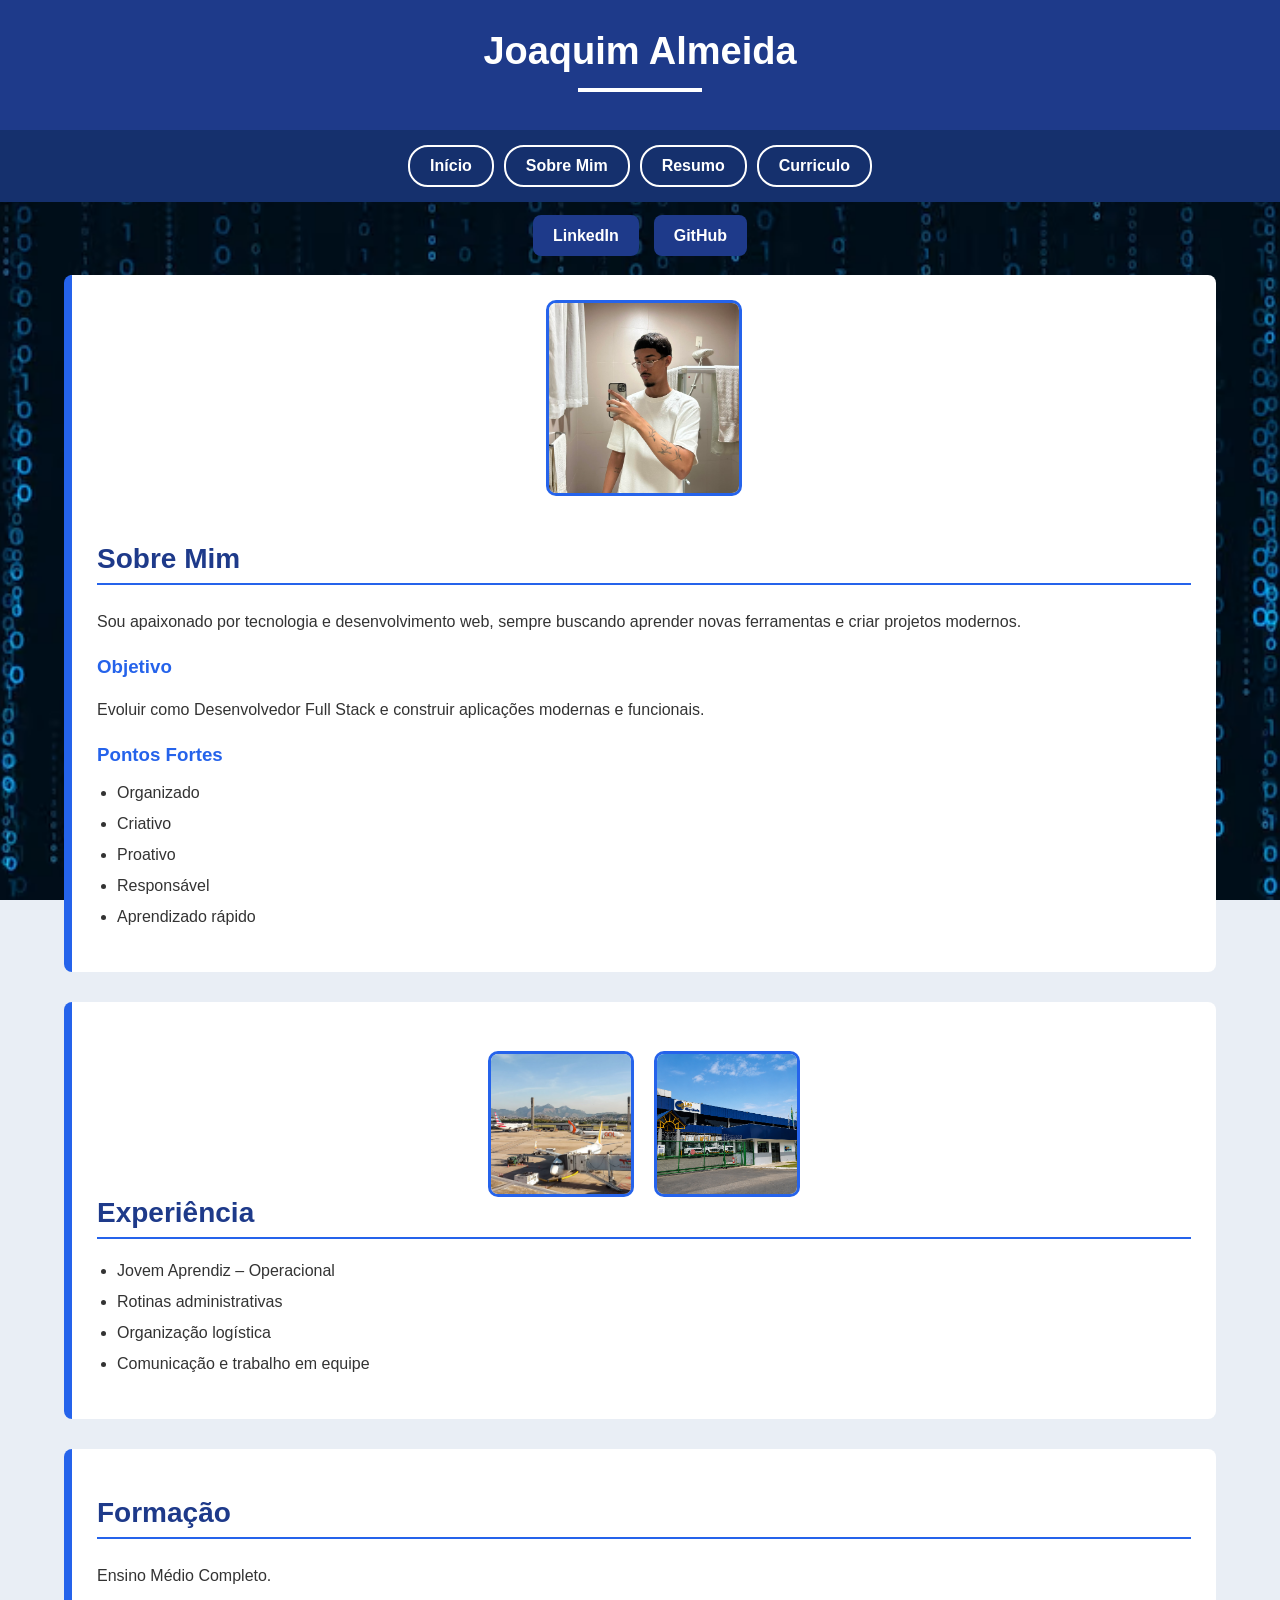
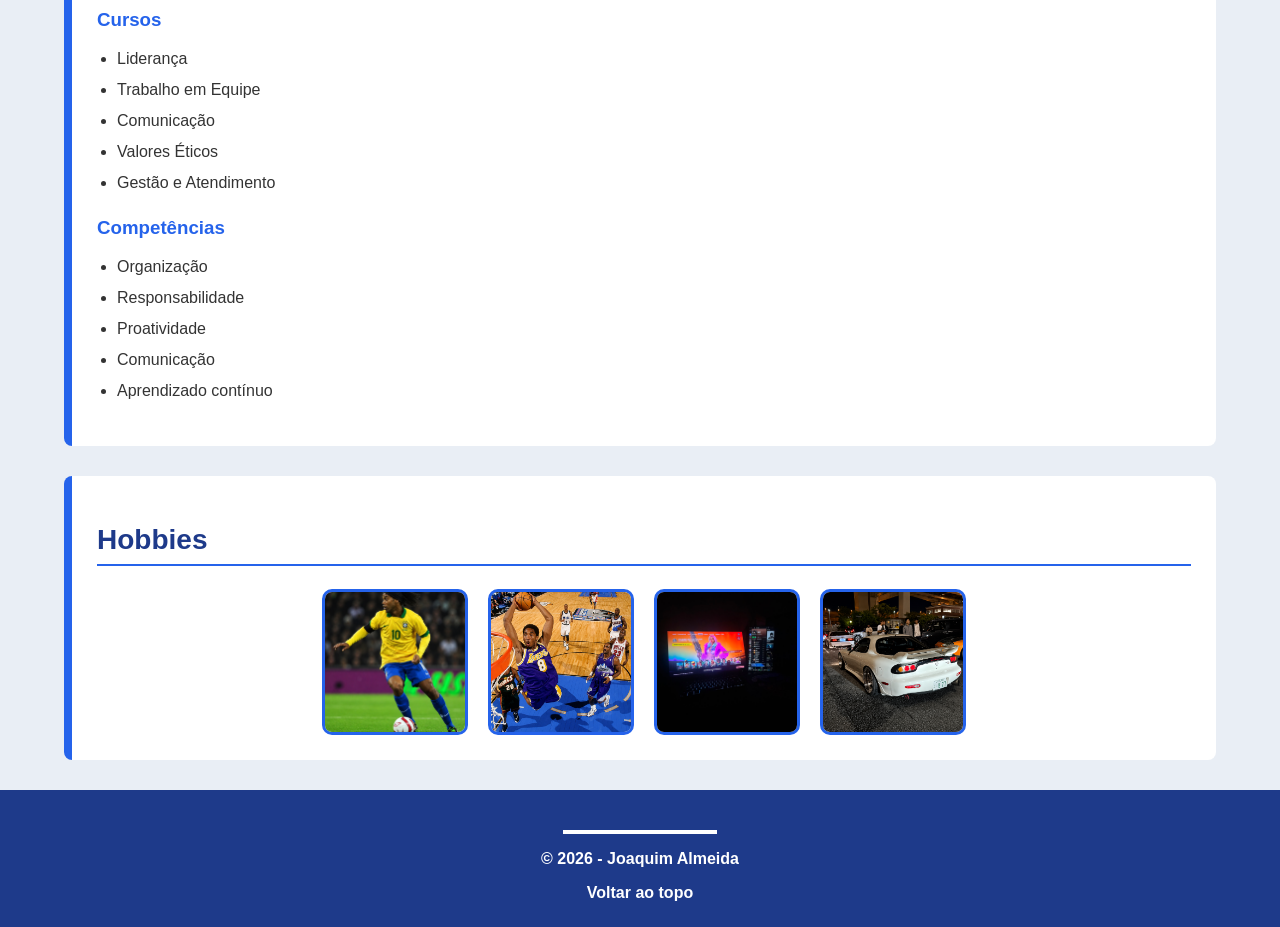
==== sobremim.html @ 86e21179 "Finalizacao do projeto pessoal" ====
<!doctype html>
<html lang="pt-BR">
  <head>
    <meta charset="UTF-8" />
    <meta name="viewport" content="width=device-width, initial-scale=1.0" />
    <title>Page Pessoal</title>

    <link rel="stylesheet" href="style.css" />
  </head>

  <body id="inicio">
    <header class="cabecalho">
      <h1 class="titulo-principal">Joaquim Almeida</h1>
      <hr class="linha" />
    </header>

    <nav class="menu">
       <a class="link-menu" href="index.html">Início</a>
      <a class="link-menu" href="sobremim.html">Sobre Mim</a>
      <a class="link-menu" href="resumo.html">Resumo</a>
      <a class="link-menu" href="curriculo.html">Curriculo</a>
    </nav>
    <div class="redes">
      <div class="rede">
        <a
          class="botao-rede"
          href="https://www.linkedin.com/in/-joaquimal/"
          target="_blank"
        >
          LinkedIn
        </a>
      </div>

      <div class="rede">
        <a
          class="botao-rede"
          href="https://github.com/JoaquimAl-Prog"
          target="_blank"
        >
          GitHub
        </a>
      </div>
    </div>

    <main class="container">
      <!-- SOBRE MIM -->

      <section class="card">
        <div class="imagem-perfil">
          <div class="foto-perfil">
            <img class="foto" src="Imagens/foto2.jpeg" alt="Minha Foto" />
          </div>
        </div>

        <div class="conteudo">
          <div class="bloco">
            <h2 class="titulo">Sobre Mim</h2>

            <p class="texto">
              Sou apaixonado por tecnologia e desenvolvimento web, sempre
              buscando aprender novas ferramentas e criar projetos modernos.
            </p>
          </div>

          <div class="bloco">
            <h3 class="subtitulo">Objetivo</h3>

            <div class="descricao">
              <p class="texto">
                Evoluir como Desenvolvedor Full Stack e construir aplicações
                modernas e funcionais.
              </p>
            </div>
          </div>

          <div class="bloco">
            <h3 class="subtitulo">Pontos Fortes</h3>

            <div class="lista">
              <ul class="lista-caracteristicas">
                <li>Organizado</li>
                <li>Criativo</li>
                <li>Proativo</li>
                <li>Responsável</li>
                <li>Aprendizado rápido</li>
              </ul>
            </div>
          </div>
        </div>
      </section>

      <!-- EXPERIÊNCIA -->

      <section class="card">
        <div class="conteudo">
          <div class="bloco">
            <h2 class="titulo">
              <div class="galeria">
                <img class="foto" src="Imagens/foto7.jpg" alt="Aeroporto" />
                <img class="foto" src="Imagens/foto8.png" alt="Empresa" />
              </div>

              Experiência
            </h2>
          </div>

          <div class="lista">
            <ul class="lista-caracteristicas">
              <li>Jovem Aprendiz – Operacional</li>
              <li>Rotinas administrativas</li>
              <li>Organização logística</li>
              <li>Comunicação e trabalho em equipe</li>
            </ul>
          </div>
        </div>
      </section>

      <!-- FORMAÇÃO -->

      <section class="card">
        <div class="conteudo">
          <div class="bloco">
            <h2 class="titulo">Formação</h2>

            <div class="descricao">
              <p class="texto">Ensino Médio Completo.</p>
            </div>
          </div>

          <div class="bloco">
            <h3 class="subtitulo">Cursos</h3>

            <div class="lista">
              <ul class="lista-caracteristicas">
                <li>Liderança</li>
                <li>Trabalho em Equipe</li>
                <li>Comunicação</li>
                <li>Valores Éticos</li>
                <li>Gestão e Atendimento</li>
              </ul>
            </div>
          </div>

          <div class="bloco">
            <h3 class="subtitulo">Competências</h3>

            <div class="lista">
              <ul class="lista-caracteristicas">
                <li>Organização</li>
                <li>Responsabilidade</li>
                <li>Proatividade</li>
                <li>Comunicação</li>
                <li>Aprendizado contínuo</li>
              </ul>
            </div>
          </div>
        </div>
      </section>

      <!-- HOBBIES -->

      <section class="card">
        <div class="conteudo">
          <div class="bloco">
            <h2 class="titulo">Hobbies</h2>
            <div class="galeria">
              <img class="foto" src="Imagens/foto4.png" alt="Praia" />

              <img class="foto" src="Imagens/foto9.png" alt="Esportes" />

              <img class="foto" src="Imagens/foto6.jpg" alt="Videogame" />
              <img class="foto" src="Imagens/foto10.png" alt="Mecânica" />
            </div>
          </div>
        </div>
      </section>
    </main>

    <footer class="rodape">
      <hr class="linha" />

      <p><b>© 2026 - Joaquim Almeida</b></p>
      <a class="voltar-topo" href="#inicio"> Voltar ao topo</a>
    </footer>
  </body>
</html>
---- style.css ----
html{
  scroll-behavior: smooth;
}

body {
  margin: 0;
  font-family: Arial, Helvetica, sans-serif;
  background-color: #e9eef5;
  color: #333;
  background-image: url("Imagens/fundo.jpeg.avif");
  background-size: cover;
  background-position: center;
  background-attachment: fixed;
}

/* ==========================
   CABEÇALHO
========================== */

.cabecalho {
  background-color: #1e3a8a;
  color: white;
  text-align: center;
  padding: 30px;
}

.titulo-principal {
  margin: 0;
  font-size: 38px;
}

.linha {
  width: 120px;
  border: 2px solid white;
  margin-top: 15px;
}

/* ==========================
   MENU
========================== */

.menu {
  background-color: #15306d;
  display: flex;
  justify-content: center;
  align-items: center;
  flex-wrap: wrap;
  padding: 15px;
  gap: 10px;
}

.link-menu {
  text-decoration: none;
  color: white;
  padding: 10px 20px;
  border: 2px solid white;
  border-radius: 20px;
  font-weight: bold;
}

.link-menu:hover {
  background-color: white;
  color: #15306d;
}

/* ==========================
   REDES SOCIAIS
========================== */

.redes {
  display: flex;
  justify-content: center;
  align-items: center;
  flex-wrap: wrap;
  gap: 15px;
  margin: 25px 0;
}

.botao-rede {
  text-decoration: none;
  background-color: #1e3a8a;
  color: white;
  padding: 12px 20px;
  border-radius: 8px;
  font-weight: bold;
}

.botao-rede:hover {
  background-color: #2563eb;
}

/* ==========================
   CONTAINER
========================== */

.container {
  width: 90%;
  max-width: 1200px;
  margin: 30px auto;

  display: flex;
  flex-direction: column;
  gap: 30px;
}

/* ==========================
   CARDS
========================== */

.card {
  display: flex;
  flex-direction: column;
  align-items: center;

  background-color: white;
  border-left: 8px solid #2563eb;
  border-radius: 8px;
  padding: 25px;
}

/* ==========================
   FOTO
========================== */

.imagem-perfil {
  width: 100%;
  margin-bottom: 20px;
  text-align: center;
}

.foto {
  width: 190px;
  height: 190px;
  object-fit: cover;
  border: 3px solid #2563eb;
  border-radius: 10px;
}

/* ==========================
   CONTEÚDO
========================== */

.conteudo {
  width: 100%;
}

.titulo {
  color: #1e3a8a;
  font-size: 28px;
  border-bottom: 2px solid #2563eb;
  padding-bottom: 8px;
}

.subtitulo {
  color: #2563eb;
  margin-top: 20px;
}

.texto {
  line-height: 1.7;
  text-align: justify;
}

/* ==========================
   LISTAS
========================== */

.lista-caracteristicas {
  display: flex;
  flex-direction: column;
  gap: 8px;
  padding-left: 20px;
}

.lista-caracteristicas li {
  margin-bottom: 5px;
}

/* ==========================
   GALERIA
========================== */
.galeria {
  display: flex;
  justify-content: center;
  align-items: center;
  gap: 20px;
  flex-wrap: wrap;
}

.galeria .foto {
  width: 140px;
  height: 140px;
  object-fit: cover;
}

/* ==========================
   TABELAS
========================== */

.tabela-info {
  width: 100%;
  border-collapse: collapse;
}

.tabela-info td {
  border: 1px solid #ccc;
  padding: 12px;
}

.campo {
  background-color: #2563eb;
  color: white;
  font-weight: bold;
}

/* ==========================
   LINHA MENOR
========================== */

.linha-menor {
  width: 100px;
  border: 2px solid #2563eb;
  margin-left: 0;
}

.voltar-topo {
  color: white;
  text-decoration: none;
  font-weight: bold;
}

/* ==========================
   RODAPÉ
========================== */

.rodape {
  background-color: #1e3a8a;
  color: white;
  text-align: center;
  padding: 25px;
}

.rodape .linha {
  width: 150px;
  border: 2px solid white;
}

/* ==========================
   AREA DE IMPRIMIR
========================== */

@media print{
.no-print, 
  .menu,
  .redes,
  .voltar-topo,
  .rodape,
  .linha,
  header nav { 
    display: none !important;
  }
.card{
    padding:15px;
}

.titulo{
    font-size:24px;
    margin-bottom:8px;
}

.subtitulo{
    margin-top:12px;
    margin-bottom:6px;
}

.texto{
    line-height:1.35;
}

.lista-caracteristicas{
    gap:4px;
}

.lista-caracteristicas li{
    margin-bottom:2px;
}

}
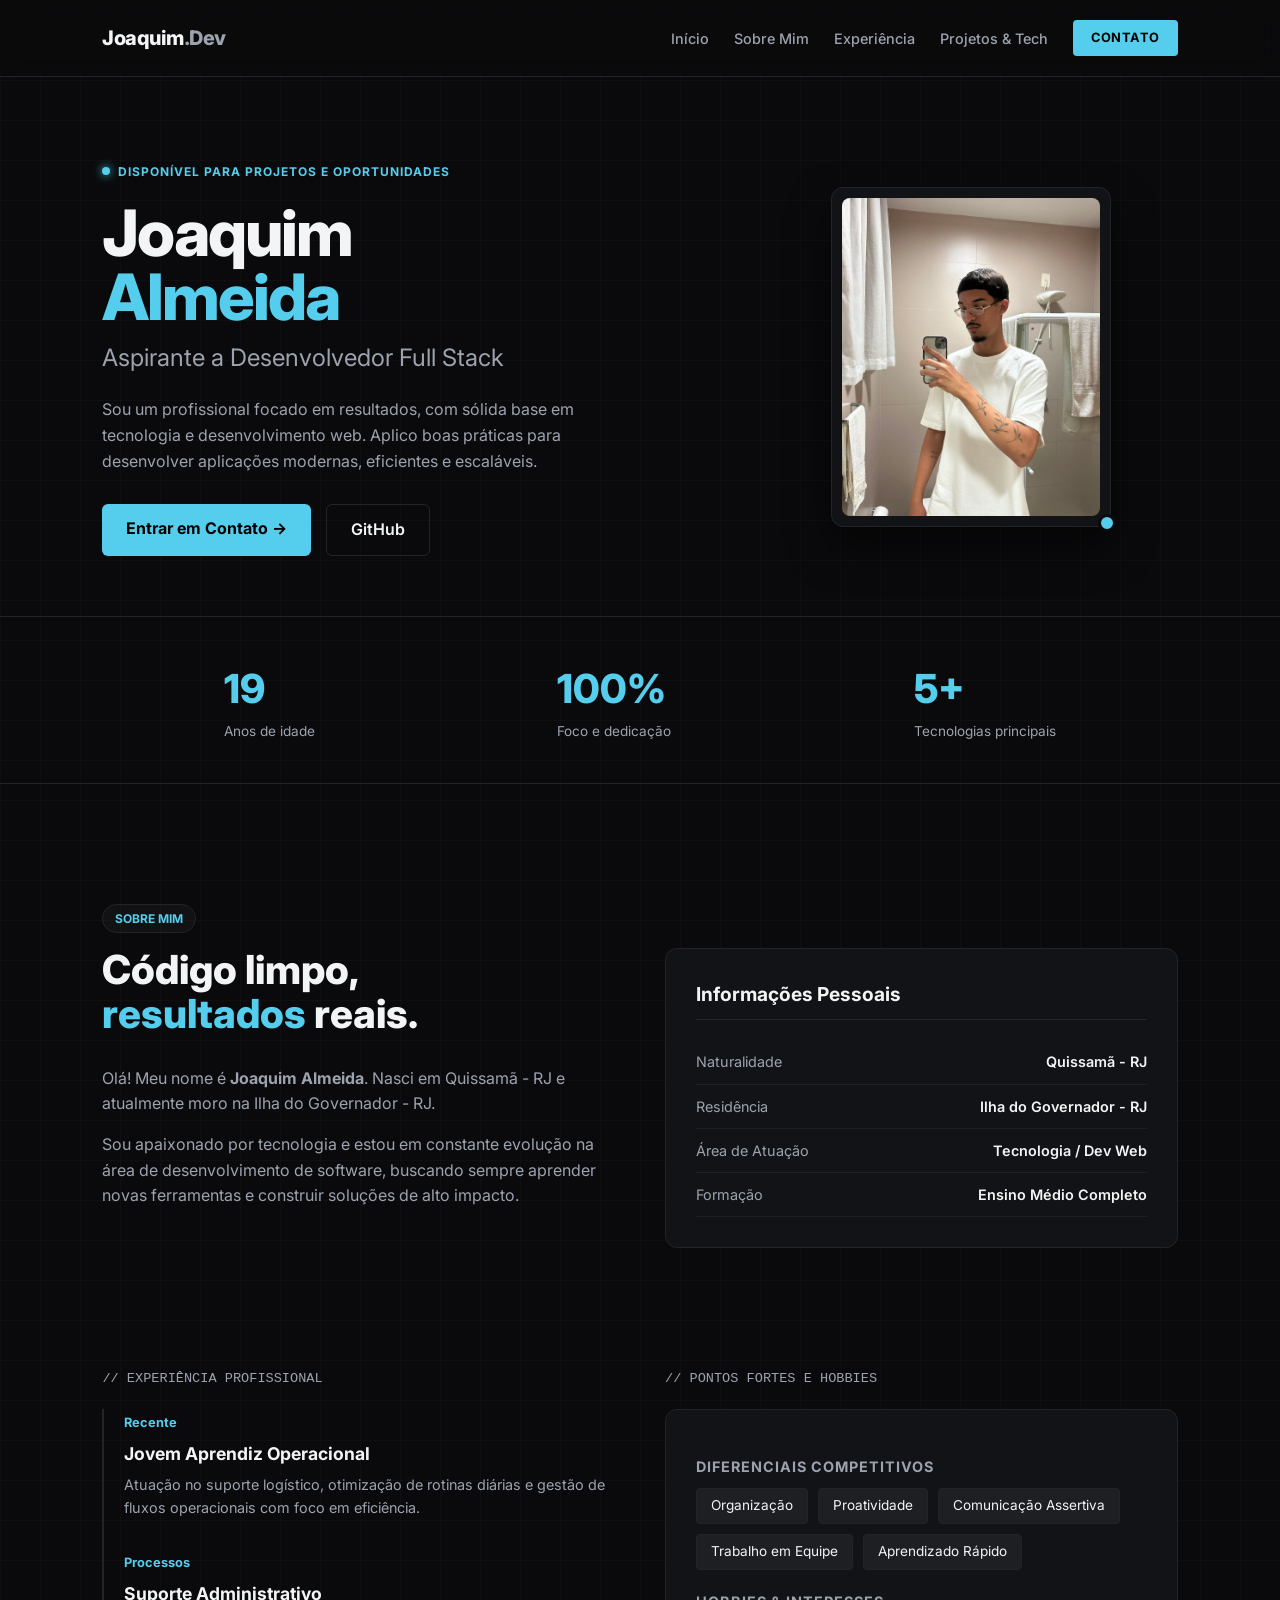
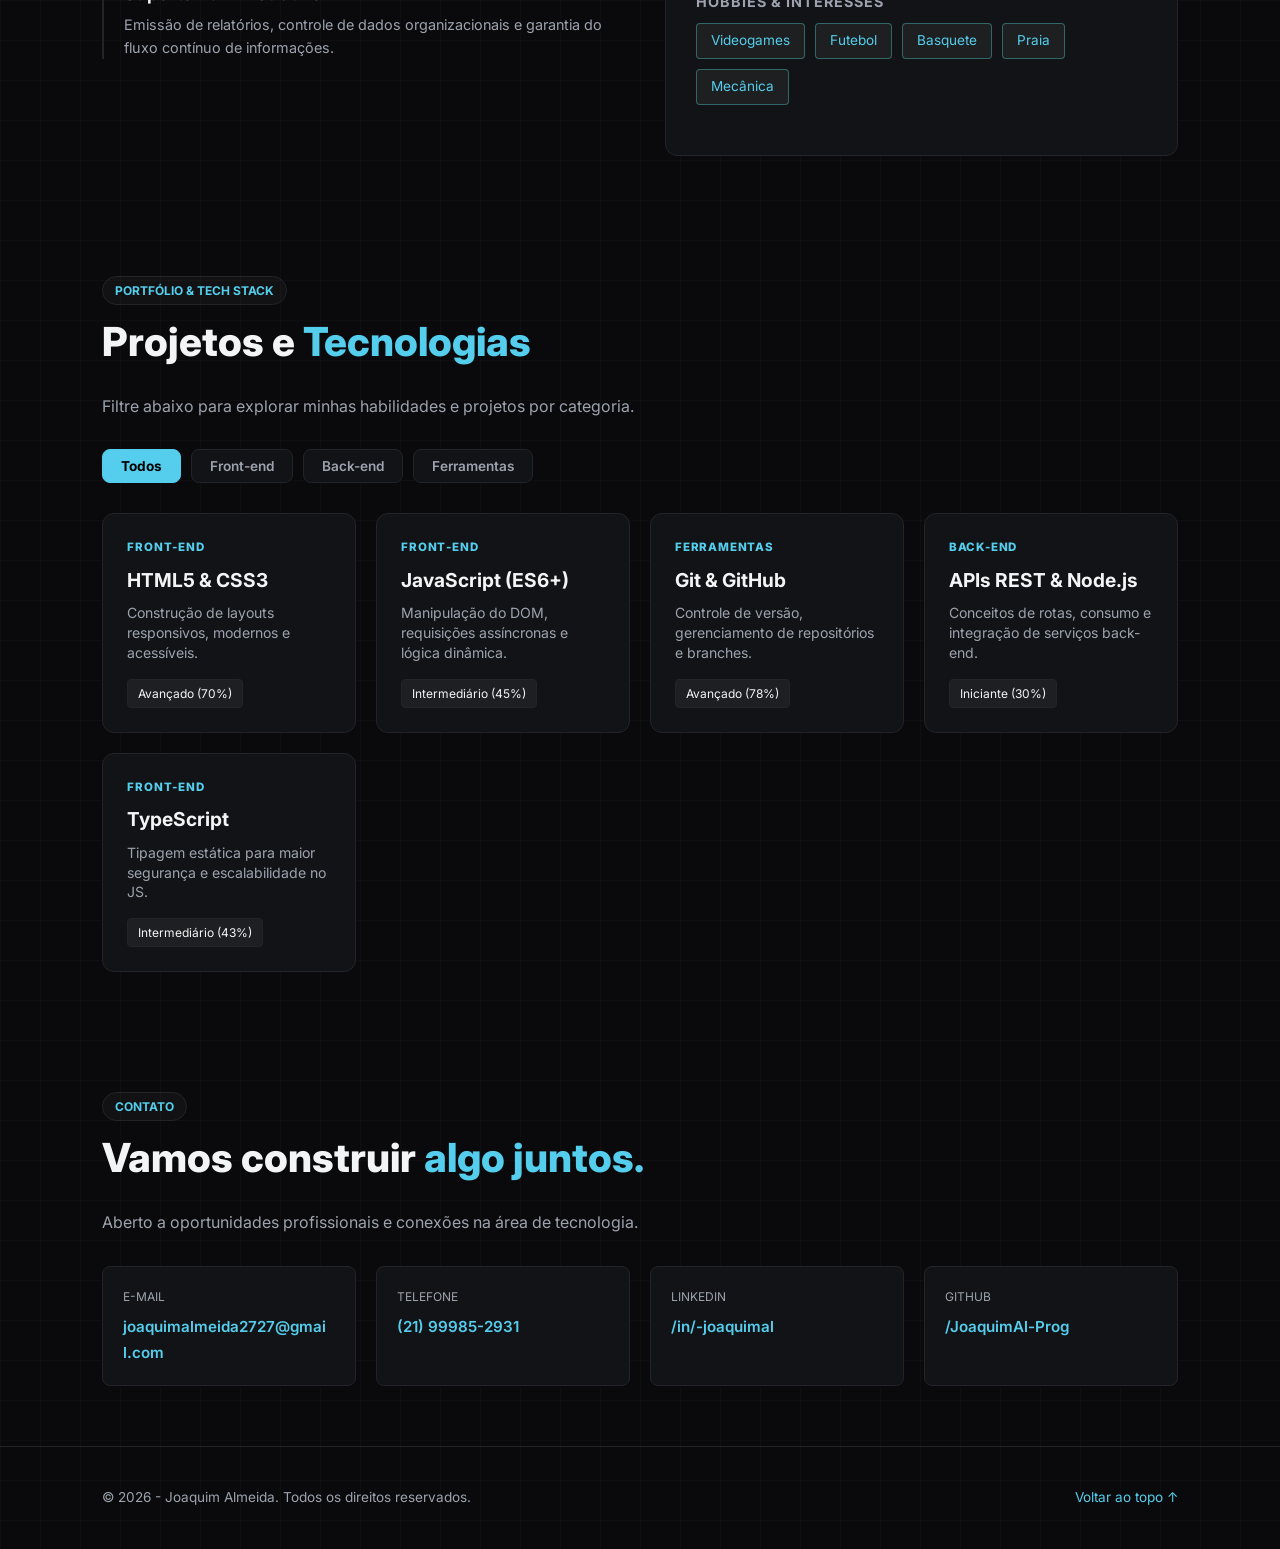
==== commit 7ff93750: "Finalizacão do projeto da Loja Pessoal" ====
--- a/sobremim.html
+++ b/sobremim.html
@@ -1,186 +1,222 @@
-<!doctype html>
+<!DOCTYPE html>
 <html lang="pt-BR">
   <head>
     <meta charset="UTF-8" />
     <meta name="viewport" content="width=device-width, initial-scale=1.0" />
-    <title>Page Pessoal</title>
-
+    <title>Joaquim Almeida | Desenvolvedor Full Stack</title>
     <link rel="stylesheet" href="style.css" />
+    <!-- Fonte Inter via Google Fonts -->
+    <link rel="preconnect" href="https://fonts.googleapis.com">
+    <link rel="preconnect" href="https://fonts.gstatic.com" crossorigin>
+    <link href="https://fonts.googleapis.com/css2?family=Inter:wght@300;400;600;700;800&display=swap" rel="stylesheet">
   </head>
 
-  <body id="inicio">
-    <header class="cabecalho">
-      <h1 class="titulo-principal">Joaquim Almeida</h1>
-      <hr class="linha" />
+  <body>
+    <!-- CABEÇALHO / NAV -->
+    <header class="header">
+      <div class="logo">Joaquim<span>.Dev</span></div>
+      <nav class="nav">
+        <a href="#inicio">Início</a>
+        <a href="#sobre">Sobre Mim</a>
+        <a href="#experiencia">Experiência</a>
+        <a href="#tecnologias">Projetos & Tech</a>
+        <a href="#contato" class="btn-nav">CONTATO</a>
+      </nav>
     </header>
 
-    <nav class="menu">
-       <a class="link-menu" href="index.html">Início</a>
-      <a class="link-menu" href="sobremim.html">Sobre Mim</a>
-      <a class="link-menu" href="resumo.html">Resumo</a>
-      <a class="link-menu" href="curriculo.html">Curriculo</a>
-    </nav>
-    <div class="redes">
-      <div class="rede">
-        <a
-          class="botao-rede"
-          href="https://www.linkedin.com/in/-joaquimal/"
-          target="_blank"
-        >
-          LinkedIn
-        </a>
-      </div>
-
-      <div class="rede">
-        <a
-          class="botao-rede"
-          href="https://github.com/JoaquimAl-Prog"
-          target="_blank"
-        >
-          GitHub
-        </a>
-      </div>
-    </div>
-
-    <main class="container">
-      <!-- SOBRE MIM -->
-
-      <section class="card">
-        <div class="imagem-perfil">
-          <div class="foto-perfil">
-            <img class="foto" src="Imagens/foto2.jpeg" alt="Minha Foto" />
-          </div>
-        </div>
-
-        <div class="conteudo">
-          <div class="bloco">
-            <h2 class="titulo">Sobre Mim</h2>
-
-            <p class="texto">
-              Sou apaixonado por tecnologia e desenvolvimento web, sempre
-              buscando aprender novas ferramentas e criar projetos modernos.
-            </p>
-          </div>
-
-          <div class="bloco">
-            <h3 class="subtitulo">Objetivo</h3>
-
-            <div class="descricao">
-              <p class="texto">
-                Evoluir como Desenvolvedor Full Stack e construir aplicações
-                modernas e funcionais.
-              </p>
+    <!-- HERO SECTION (INÍCIO) -->
+    <section id="inicio" class="hero-section">
+      <div class="hero-content">
+        <div class="badge-status">
+          <span class="status-dot"></span>
+          DISPONÍVEL PARA PROJETOS E OPORTUNIDADES
+        </div>
+
+        <h1 class="hero-title">
+          Joaquim<br />
+          <span class="highlight">Almeida</span>
+        </h1>
+
+        <h2 class="hero-subtitle">Aspirante a Desenvolvedor Full Stack</h2>
+
+        <p class="hero-description">
+          Sou um profissional focado em resultados, com sólida base em tecnologia e desenvolvimento web. Aplico boas práticas para desenvolver aplicações modernas, eficientes e escaláveis.
+        </p>
+
+        <div class="hero-buttons">
+          <a href="#contato" class="btn-primary">Entrar em Contato &rarr;</a>
+          <a href="https://github.com/JoaquimAl-Prog" target="_blank" class="btn-secondary">GitHub</a>
+        </div>
+      </div>
+
+      <div class="hero-image-wrapper">
+        <div class="hero-card-img">
+          <img src="Imagens/foto2.jpeg" alt="Foto de Joaquim Almeida" class="profile-photo" />
+          <span class="online-indicator"></span>
+        </div>
+      </div>
+    </section>
+
+    <!-- MÉTRICAS / DESTAQUES -->
+    <section class="stats-section">
+      <div class="stat-item">
+        <h3 class="stat-number">19</h3>
+        <p class="stat-label">Anos de idade</p>
+      </div>
+      <div class="stat-item">
+        <h3 class="stat-number">100%</h3>
+        <p class="stat-label">Foco e dedicação</p>
+      </div>
+      <div class="stat-item">
+        <h3 class="stat-number">5+</h3>
+        <p class="stat-label">Tecnologias principais</p>
+      </div>
+    </section>
+
+    <!-- SOBRE MIM -->
+    <section id="sobre" class="section">
+      <div class="section-badge">SOBRE MIM</div>
+      
+      <div class="grid-2-cols">
+        <div class="about-text">
+          <h2 class="section-title">
+            Código limpo,<br />
+            <span class="highlight">resultados</span> reais.
+          </h2>
+          <p class="text-p">
+            Olá! Meu nome é <strong>Joaquim Almeida</strong>. Nasci em Quissamã - RJ e atualmente moro na Ilha do Governador - RJ.
+          </p>
+          <p class="text-p">
+            Sou apaixonado por tecnologia e estou em constante evolução na área de desenvolvimento de software, buscando sempre aprender novas ferramentas e construir soluções de alto impacto.
+          </p>
+        </div>
+
+        <div class="info-card">
+          <h3 class="card-title">Informações Pessoais</h3>
+          <table class="info-table">
+            <tr>
+              <td>Naturalidade</td>
+              <td>Quissamã - RJ</td>
+            </tr>
+            <tr>
+              <td>Residência</td>
+              <td>Ilha do Governador - RJ</td>
+            </tr>
+            <tr>
+              <td>Área de Atuação</td>
+              <td>Tecnologia / Dev Web</td>
+            </tr>
+            <tr>
+              <td>Formação</td>
+              <td>Ensino Médio Completo</td>
+            </tr>
+          </table>
+        </div>
+      </div>
+    </section>
+
+    <!-- EXPERIÊNCIA & FORMAÇÃO -->
+    <section id="experiencia" class="section">
+      <div class="grid-2-cols">
+        <!-- Coluna Experiência -->
+        <div>
+          <span class="code-tag">// EXPERIÊNCIA PROFISSIONAL</span>
+          <div class="timeline">
+            <div class="timeline-item">
+              <span class="timeline-date">Recente</span>
+              <h3 class="timeline-title">Jovem Aprendiz Operacional</h3>
+              <p class="timeline-desc">Atuação no suporte logístico, otimização de rotinas diárias e gestão de fluxos operacionais com foco em eficiência.</p>
+            </div>
+            <div class="timeline-item">
+              <span class="timeline-date">Processos</span>
+              <h3 class="timeline-title">Suporte Administrativo</h3>
+              <p class="timeline-desc">Emissão de relatórios, controle de dados organizacionais e garantia do fluxo contínuo de informações.</p>
             </div>
           </div>
-
-          <div class="bloco">
-            <h3 class="subtitulo">Pontos Fortes</h3>
-
-            <div class="lista">
-              <ul class="lista-caracteristicas">
-                <li>Organizado</li>
-                <li>Criativo</li>
-                <li>Proativo</li>
-                <li>Responsável</li>
-                <li>Aprendizado rápido</li>
-              </ul>
-            </div>
-          </div>
-        </div>
-      </section>
-
-      <!-- EXPERIÊNCIA -->
-
-      <section class="card">
-        <div class="conteudo">
-          <div class="bloco">
-            <h2 class="titulo">
-              <div class="galeria">
-                <img class="foto" src="Imagens/foto7.jpg" alt="Aeroporto" />
-                <img class="foto" src="Imagens/foto8.png" alt="Empresa" />
-              </div>
-
-              Experiência
-            </h2>
-          </div>
-
-          <div class="lista">
-            <ul class="lista-caracteristicas">
-              <li>Jovem Aprendiz – Operacional</li>
-              <li>Rotinas administrativas</li>
-              <li>Organização logística</li>
-              <li>Comunicação e trabalho em equipe</li>
+        </div>
+
+        <!-- Coluna Hobbies e Pontos Fortes -->
+        <div>
+          <span class="code-tag">// PONTOS FORTES E HOBBIES</span>
+          <div class="skills-box">
+            <h4 class="sub-heading">Diferenciais Competitivos</h4>
+            <ul class="tag-list">
+              <li>Organização</li>
+              <li>Proatividade</li>
+              <li>Comunicação Assertiva</li>
+              <li>Trabalho em Equipe</li>
+              <li>Aprendizado Rápido</li>
+            </ul>
+
+            <h4 class="sub-heading">Hobbies & Interesses</h4>
+            <ul class="tag-list glow">
+              <li>Videogames</li>
+              <li>Futebol</li>
+              <li>Basquete</li>
+              <li>Praia</li>
+              <li>Mecânica</li>
             </ul>
           </div>
         </div>
-      </section>
-
-      <!-- FORMAÇÃO -->
-
-      <section class="card">
-        <div class="conteudo">
-          <div class="bloco">
-            <h2 class="titulo">Formação</h2>
-
-            <div class="descricao">
-              <p class="texto">Ensino Médio Completo.</p>
-            </div>
-          </div>
-
-          <div class="bloco">
-            <h3 class="subtitulo">Cursos</h3>
-
-            <div class="lista">
-              <ul class="lista-caracteristicas">
-                <li>Liderança</li>
-                <li>Trabalho em Equipe</li>
-                <li>Comunicação</li>
-                <li>Valores Éticos</li>
-                <li>Gestão e Atendimento</li>
-              </ul>
-            </div>
-          </div>
-
-          <div class="bloco">
-            <h3 class="subtitulo">Competências</h3>
-
-            <div class="lista">
-              <ul class="lista-caracteristicas">
-                <li>Organização</li>
-                <li>Responsabilidade</li>
-                <li>Proatividade</li>
-                <li>Comunicação</li>
-                <li>Aprendizado contínuo</li>
-              </ul>
-            </div>
-          </div>
-        </div>
-      </section>
-
-      <!-- HOBBIES -->
-
-      <section class="card">
-        <div class="conteudo">
-          <div class="bloco">
-            <h2 class="titulo">Hobbies</h2>
-            <div class="galeria">
-              <img class="foto" src="Imagens/foto4.png" alt="Praia" />
-
-              <img class="foto" src="Imagens/foto9.png" alt="Esportes" />
-
-              <img class="foto" src="Imagens/foto6.jpg" alt="Videogame" />
-              <img class="foto" src="Imagens/foto10.png" alt="Mecânica" />
-            </div>
-          </div>
-        </div>
-      </section>
-    </main>
-
-    <footer class="rodape">
-      <hr class="linha" />
-
-      <p><b>© 2026 - Joaquim Almeida</b></p>
-      <a class="voltar-topo" href="#inicio"> Voltar ao topo</a>
+      </div>
+    </section>
+
+    <!-- PROJETOS & HABILIDADES DINÂMICAS (SISTEMA RENDERIZADO VIA JS) -->
+    <section id="tecnologias" class="section">
+      <div class="section-badge">PORTFÓLIO & TECH STACK</div>
+      
+      <h2 class="section-title">
+        Projetos e <span class="highlight">Tecnologias</span>
+      </h2>
+      
+      <p class="hero-description">
+        Filtre abaixo para explorar minhas habilidades e projetos por categoria.
+      </p>
+
+      <!-- Botões de Filtro -->
+      <div class="filter-container">
+        <button class="btn-filter active" data-categoria="Todos">Todos</button>
+        <button class="btn-filter" data-categoria="Front-end">Front-end</button>
+        <button class="btn-filter" data-categoria="Back-end">Back-end</button>
+        <button class="btn-filter" data-categoria="Ferramentas">Ferramentas</button>
+      </div>
+
+      <!-- Container onde o JS injeta os cards -->
+      <div id="tech-list" class="tech-grid"></div>
+    </section>
+
+    <!-- CONTATO -->
+    <section id="contato" class="section">
+      <div class="section-badge">CONTATO</div>
+      <h2 class="section-title">Vamos construir <span class="highlight">algo juntos.</span></h2>
+      <p class="hero-description">Aberto a oportunidades profissionais e conexões na área de tecnologia.</p>
+
+      <div class="contact-card">
+        <div class="contact-item">
+          <span class="contact-label">E-MAIL</span>
+          <a href="mailto:joaquimalmeida2727@gmail.com" class="contact-value">joaquimalmeida2727@gmail.com</a>
+        </div>
+        <div class="contact-item">
+          <span class="contact-label">TELEFONE</span>
+          <span class="contact-value">(21) 99985-2931</span>
+        </div>
+        <div class="contact-item">
+          <span class="contact-label">LINKEDIN</span>
+          <a href="https://www.linkedin.com/in/-joaquimal/" target="_blank" class="contact-value">/in/-joaquimal</a>
+        </div>
+        <div class="contact-item">
+          <span class="contact-label">GITHUB</span>
+          <a href="https://github.com/JoaquimAl-Prog" target="_blank" class="contact-value">/JoaquimAl-Prog</a>
+        </div>
+      </div>
+    </section>
+
+    <!-- RODAPÉ -->
+    <footer class="footer">
+      <p>© 2026 - Joaquim Almeida. Todos os direitos reservados.</p>
+      <a href="#inicio" class="back-to-top">Voltar ao topo &uarr;</a>
     </footer>
+
+    <script src="script.js"></script>
   </body>
-</html>
+</html>
--- a/style.css
+++ b/style.css
@@ -1,288 +1,561 @@
-html{
+/* ==========================================================================
+   RESET & VARIÁVEIS GLOBAIS
+   ========================================================================== */
+* {
+  margin: 0;
+  padding: 0;
+  box-sizing: border-box;
+}
+
+:root {
+  --bg-color: #0a0a0c;
+  --card-bg: #121316;
+  --border-color: #22242a;
+  --text-main: #f3f4f6;
+  --text-muted: #9ca3af;
+  --accent-color: #54ceec;
+  --accent-hover: #1a7bbb;
+  --font-family: 'Inter', -apple-system, BlinkMacSystemFont, sans-serif;
+}
+
+html {
   scroll-behavior: smooth;
 }
 
 body {
-  margin: 0;
-  font-family: Arial, Helvetica, sans-serif;
-  background-color: #e9eef5;
-  color: #333;
-  background-image: url("Imagens/fundo.jpeg.avif");
-  background-size: cover;
-  background-position: center;
-  background-attachment: fixed;
-}
-
-/* ==========================
-   CABEÇALHO
-========================== */
-
-.cabecalho {
-  background-color: #1e3a8a;
-  color: white;
-  text-align: center;
+  background-color: var(--bg-color);
+  color: var(--text-main);
+  font-family: var(--font-family);
+  line-height: 1.6;
+  background-image: 
+    linear-gradient(to right, rgba(255, 255, 255, 0.02) 1px, transparent 1px),
+    linear-gradient(to bottom, rgba(255, 255, 255, 0.02) 1px, transparent 1px);
+  background-size: 40px 40px;
+}
+
+/* ==========================================================================
+   CABEÇALHO & NAVEGAÇÃO
+   ========================================================================== */
+.header {
+  display: flex;
+  justify-content: space-between;
+  align-items: center;
+  padding: 20px 8%;
+  background: rgba(10, 10, 12, 0.8);
+  backdrop-filter: blur(10px);
+  position: sticky;
+  top: 0;
+  z-index: 1000;
+  border-bottom: 1px solid var(--border-color);
+}
+
+.logo {
+  font-size: 1.25rem;
+  font-weight: 800;
+  letter-spacing: -0.5px;
+}
+
+.logo span {
+  color: var(--text-muted);
+}
+
+.nav {
+  display: flex;
+  align-items: center;
+  gap: 25px;
+}
+
+.nav a {
+  color: var(--text-muted);
+  text-decoration: none;
+  font-size: 0.9rem;
+  font-weight: 500;
+  transition: color 0.3s ease;
+}
+
+.nav a:hover {
+  color: var(--text-main);
+}
+
+.nav .btn-nav {
+  background-color: var(--accent-color);
+  color: #000;
+  padding: 8px 18px;
+  border-radius: 4px;
+  font-weight: 700;
+  font-size: 0.8rem;
+  letter-spacing: 0.5px;
+  transition: background-color 0.3s ease;
+}
+
+.nav .btn-nav:hover {
+  background-color: var(--accent-hover);
+  color: #000;
+}
+
+/* ==========================================================================
+   HERO SECTION
+   ========================================================================== */
+.hero-section {
+  display: grid;
+  grid-template-columns: 1.2fr 0.8fr;
+  align-items: center;
+  gap: 40px;
+  padding: 80px 8% 60px;
+}
+
+.badge-status {
+  display: inline-flex;
+  align-items: center;
+  gap: 8px;
+  font-size: 0.75rem;
+  font-weight: 700;
+  color: var(--accent-color);
+  letter-spacing: 1px;
+  margin-bottom: 20px;
+}
+
+.status-dot {
+  width: 8px;
+  height: 8px;
+  background-color: var(--accent-color);
+  border-radius: 50%;
+  box-shadow: 0 0 10px var(--accent-color);
+}
+
+.hero-title {
+  font-size: 4rem;
+  line-height: 1;
+  font-weight: 800;
+  letter-spacing: -2px;
+  margin-bottom: 10px;
+}
+
+.highlight {
+  color: var(--accent-color);
+}
+
+.hero-subtitle {
+  font-size: 1.5rem;
+  color: var(--text-muted);
+  font-weight: 400;
+  margin-bottom: 20px;
+}
+
+.hero-description {
+  max-width: 540px;
+  color: var(--text-muted);
+  margin-bottom: 30px;
+}
+
+.hero-buttons {
+  display: flex;
+  gap: 15px;
+  flex-wrap: wrap;
+}
+
+.btn-primary {
+  background-color: var(--accent-color);
+  color: #000;
+  padding: 12px 24px;
+  border-radius: 6px;
+  text-decoration: none;
+  font-weight: 700;
+  transition: transform 0.2s ease;
+}
+
+.btn-secondary {
+  background-color: transparent;
+  color: var(--text-main);
+  border: 1px solid var(--border-color);
+  padding: 12px 24px;
+  border-radius: 6px;
+  text-decoration: none;
+  font-weight: 600;
+  cursor: pointer;
+  font-family: inherit;
+  transition: border-color 0.3s ease;
+}
+
+.btn-primary:hover {
+  transform: translateY(-2px);
+}
+
+.btn-secondary:hover {
+  border-color: var(--text-main);
+}
+
+.hero-image-wrapper {
+  display: flex;
+  justify-content: center;
+}
+
+.hero-card-img {
+  position: relative;
+  width: 280px;
+  height: 340px;
+  background-color: var(--card-bg);
+  border: 1px solid var(--border-color);
+  border-radius: 12px;
+  padding: 10px;
+  box-shadow: 0 20px 40px rgba(0, 0, 0, 0.5);
+}
+
+.profile-photo {
+  width: 100%;
+  height: 100%;
+  object-fit: cover;
+  border-radius: 8px;
+}
+
+.online-indicator {
+  position: absolute;
+  bottom: -6px;
+  right: -6px;
+  width: 18px;
+  height: 18px;
+  background-color: var(--accent-color);
+  border: 3px solid var(--bg-color);
+  border-radius: 50%;
+}
+
+/* ==========================================================================
+   ESTATÍSTICAS
+   ========================================================================== */
+.stats-section {
+  display: flex;
+  justify-content: space-around;
+  padding: 40px 8%;
+  border-top: 1px solid var(--border-color);
+  border-bottom: 1px solid var(--border-color);
+  margin-bottom: 60px;
+}
+
+.stat-number {
+  font-size: 2.5rem;
+  color: var(--accent-color);
+  font-weight: 800;
+}
+
+.stat-label {
+  color: var(--text-muted);
+  font-size: 0.85rem;
+}
+
+/* ==========================================================================
+   SEÇÕES GERAIS
+   ========================================================================== */
+.section {
+  padding: 60px 8%;
+}
+
+.section-badge {
+  display: inline-block;
+  border: 1px solid var(--border-color);
+  background-color: rgba(255, 255, 255, 0.03);
+  padding: 4px 12px;
+  border-radius: 20px;
+  font-size: 0.75rem;
+  color: var(--accent-color);
+  font-weight: 700;
+  margin-bottom: 15px;
+}
+
+.section-title {
+  font-size: 2.5rem;
+  font-weight: 800;
+  line-height: 1.1;
+  margin-bottom: 30px;
+}
+
+.grid-2-cols {
+  display: grid;
+  grid-template-columns: 1fr 1fr;
+  gap: 50px;
+}
+
+.text-p {
+  color: var(--text-muted);
+  margin-bottom: 15px;
+  font-size: 1rem;
+}
+
+/* ==========================================================================
+   TABELAS & CARDS
+   ========================================================================== */
+.info-card {
+  background-color: var(--card-bg);
+  border: 1px solid var(--border-color);
   padding: 30px;
-}
-
-.titulo-principal {
-  margin: 0;
-  font-size: 38px;
-}
-
-.linha {
-  width: 120px;
-  border: 2px solid white;
-  margin-top: 15px;
-}
-
-/* ==========================
-   MENU
-========================== */
-
-.menu {
-  background-color: #15306d;
-  display: flex;
-  justify-content: center;
-  align-items: center;
-  flex-wrap: wrap;
-  padding: 15px;
-  gap: 10px;
-}
-
-.link-menu {
-  text-decoration: none;
-  color: white;
-  padding: 10px 20px;
-  border: 2px solid white;
-  border-radius: 20px;
-  font-weight: bold;
-}
-
-.link-menu:hover {
-  background-color: white;
-  color: #15306d;
-}
-
-/* ==========================
-   REDES SOCIAIS
-========================== */
-
-.redes {
-  display: flex;
-  justify-content: center;
-  align-items: center;
-  flex-wrap: wrap;
-  gap: 15px;
-  margin: 25px 0;
-}
-
-.botao-rede {
-  text-decoration: none;
-  background-color: #1e3a8a;
-  color: white;
-  padding: 12px 20px;
-  border-radius: 8px;
-  font-weight: bold;
-}
-
-.botao-rede:hover {
-  background-color: #2563eb;
-}
-
-/* ==========================
-   CONTAINER
-========================== */
-
-.container {
-  width: 90%;
-  max-width: 1200px;
-  margin: 30px auto;
-
-  display: flex;
-  flex-direction: column;
-  gap: 30px;
-}
-
-/* ==========================
-   CARDS
-========================== */
-
-.card {
-  display: flex;
-  flex-direction: column;
-  align-items: center;
-
-  background-color: white;
-  border-left: 8px solid #2563eb;
-  border-radius: 8px;
-  padding: 25px;
-}
-
-/* ==========================
-   FOTO
-========================== */
-
-.imagem-perfil {
-  width: 100%;
+  border-radius: 12px;
+}
+
+.card-title {
+  font-size: 1.2rem;
   margin-bottom: 20px;
-  text-align: center;
-}
-
-.foto {
-  width: 190px;
-  height: 190px;
-  object-fit: cover;
-  border: 3px solid #2563eb;
-  border-radius: 10px;
-}
-
-/* ==========================
-   CONTEÚDO
-========================== */
-
-.conteudo {
-  width: 100%;
-}
-
-.titulo {
-  color: #1e3a8a;
-  font-size: 28px;
-  border-bottom: 2px solid #2563eb;
-  padding-bottom: 8px;
-}
-
-.subtitulo {
-  color: #2563eb;
-  margin-top: 20px;
-}
-
-.texto {
-  line-height: 1.7;
-  text-align: justify;
-}
-
-/* ==========================
-   LISTAS
-========================== */
-
-.lista-caracteristicas {
-  display: flex;
-  flex-direction: column;
-  gap: 8px;
-  padding-left: 20px;
-}
-
-.lista-caracteristicas li {
-  margin-bottom: 5px;
-}
-
-/* ==========================
-   GALERIA
-========================== */
-.galeria {
-  display: flex;
-  justify-content: center;
-  align-items: center;
-  gap: 20px;
-  flex-wrap: wrap;
-}
-
-.galeria .foto {
-  width: 140px;
-  height: 140px;
-  object-fit: cover;
-}
-
-/* ==========================
-   TABELAS
-========================== */
-
-.tabela-info {
+  border-bottom: 1px solid var(--border-color);
+  padding-bottom: 10px;
+}
+
+.info-table {
   width: 100%;
   border-collapse: collapse;
 }
 
-.tabela-info td {
-  border: 1px solid #ccc;
-  padding: 12px;
-}
-
-.campo {
-  background-color: #2563eb;
-  color: white;
-  font-weight: bold;
-}
-
-/* ==========================
-   LINHA MENOR
-========================== */
-
-.linha-menor {
-  width: 100px;
-  border: 2px solid #2563eb;
-  margin-left: 0;
-}
-
-.voltar-topo {
-  color: white;
+.info-table td {
+  padding: 10px 0;
+  border-bottom: 1px solid rgba(255, 255, 255, 0.05);
+  font-size: 0.9rem;
+}
+
+.info-table td:first-child {
+  color: var(--text-muted);
+}
+
+.info-table td:last-child {
+  text-align: right;
+  font-weight: 600;
+}
+
+/* ==========================================================================
+   TIMELINE (EXPERIÊNCIA)
+   ========================================================================== */
+.code-tag {
+  font-family: monospace;
+  color: var(--text-muted);
+  font-size: 0.85rem;
+  display: block;
+  margin-bottom: 20px;
+}
+
+.timeline {
+  border-left: 2px solid var(--border-color);
+  padding-left: 20px;
+}
+
+.timeline-item {
+  margin-bottom: 30px;
+  position: relative;
+}
+
+.timeline-date {
+  font-size: 0.8rem;
+  color: var(--accent-color);
+  font-weight: 700;
+}
+
+.timeline-title {
+  font-size: 1.1rem;
+  margin: 5px 0;
+}
+
+.timeline-desc {
+  color: var(--text-muted);
+  font-size: 0.9rem;
+}
+
+/* ==========================================================================
+   TAGS & HOBBIES
+   ========================================================================== */
+.skills-box {
+  background-color: var(--card-bg);
+  border: 1px solid var(--border-color);
+  padding: 30px;
+  border-radius: 12px;
+}
+
+.sub-heading {
+  font-size: 0.9rem;
+  text-transform: uppercase;
+  letter-spacing: 1px;
+  color: var(--text-muted);
+  margin: 15px 0 10px;
+}
+
+.tag-list {
+  display: flex;
+  flex-wrap: wrap;
+  gap: 10px;
+  list-style: none;
+  margin-bottom: 20px;
+}
+
+.tag-list li {
+  background-color: rgba(255, 255, 255, 0.05);
+  border: 1px solid var(--border-color);
+  padding: 6px 14px;
+  border-radius: 4px;
+  font-size: 0.85rem;
+}
+
+.tag-list.glow li {
+  border-color: rgba(87, 236, 229, 0.356);
+  color: var(--accent-color);
+}
+
+/* ==========================================================================
+   FILTROS E CARDS DINÂMICOS DO PORTFÓLIO
+   ========================================================================== */
+.filter-container {
+  display: flex;
+  gap: 10px;
+  margin-bottom: 30px;
+  flex-wrap: wrap;
+}
+
+.btn-filter {
+  background-color: var(--card-bg);
+  border: 1px solid var(--border-color);
+  color: var(--text-muted);
+  padding: 8px 18px;
+  border-radius: 8px;
+  cursor: pointer;
+  font-family: inherit;
+  font-size: 0.85rem;
+  font-weight: 600;
+  transition: all 0.2s ease;
+}
+
+.btn-filter.active,
+.btn-filter:hover {
+  background-color: var(--accent-color);
+  color: #000000;
+  border-color: var(--accent-color);
+  font-weight: 700;
+}
+
+.tech-grid {
+  display: grid;
+  grid-template-columns: repeat(auto-fit, minmax(240px, 1fr));
+  gap: 20px;
+}
+
+.tech-card {
+  background-color: var(--card-bg);
+  border: 1px solid var(--border-color);
+  border-radius: 12px;
+  padding: 24px;
+  display: flex;
+  flex-direction: column;
+  justify-content: space-between;
+  transition: transform 0.2s ease, border-color 0.2s ease;
+}
+
+.tech-card:hover {
+  transform: translateY(-4px);
+  border-color: var(--accent-color);
+}
+
+.tech-category {
+  font-size: 0.72rem;
+  color: var(--accent-color);
+  font-weight: 800;
+  text-transform: uppercase;
+  letter-spacing: 0.8px;
+  margin-bottom: 8px;
+  display: block;
+}
+
+.tech-card h3 {
+  font-size: 1.2rem;
+  font-weight: 700;
+  color: var(--text-main);
+  margin-bottom: 8px;
+}
+
+.tech-card p {
+  font-size: 0.88rem;
+  color: var(--text-muted);
+  line-height: 1.4;
+  margin-bottom: 16px;
+}
+
+.tech-level {
+  display: inline-block;
+  align-self: flex-start;
+  font-size: 0.75rem;
+  padding: 4px 10px;
+  border-radius: 4px;
+  background-color: rgba(255, 255, 255, 0.05);
+  color: var(--text-main);
+  border: 1px solid var(--border-color);
+}
+
+/* ==========================================================================
+   CONTATO & RODAPÉ
+   ========================================================================== */
+.contact-card {
+  display: grid;
+  grid-template-columns: repeat(auto-fit, minmax(200px, 1fr));
+  gap: 20px;
+  margin-top: 30px;
+}
+
+.contact-item {
+  background-color: var(--card-bg);
+  border: 1px solid var(--border-color);
+  padding: 20px;
+  border-radius: 8px;
+}
+
+.contact-label {
+  display: block;
+  font-size: 0.75rem;
+  color: var(--text-muted);
+  margin-bottom: 8px;
+}
+
+.contact-value {
+  color: var(--accent-color);
   text-decoration: none;
-  font-weight: bold;
-}
-
-/* ==========================
-   RODAPÉ
-========================== */
-
-.rodape {
-  background-color: #1e3a8a;
-  color: white;
-  text-align: center;
-  padding: 25px;
-}
-
-.rodape .linha {
-  width: 150px;
-  border: 2px solid white;
-}
-
-/* ==========================
-   AREA DE IMPRIMIR
-========================== */
-
-@media print{
-.no-print, 
-  .menu,
-  .redes,
-  .voltar-topo,
-  .rodape,
-  .linha,
-  header nav { 
-    display: none !important;
+  font-weight: 600;
+  font-size: 0.95rem;
+  word-break: break-all;
+}
+
+.footer {
+  display: flex;
+  justify-content: space-between;
+  align-items: center;
+  padding: 40px 8%;
+  border-top: 1px solid var(--border-color);
+  color: var(--text-muted);
+  font-size: 0.85rem;
+}
+
+.back-to-top {
+  color: var(--accent-color);
+  text-decoration: none;
+}
+
+/* ==========================================================================
+   RESPONSIVIDADE
+   ========================================================================== */
+@media (max-width: 768px) {
+  .hero-section {
+    grid-template-columns: 1fr;
+    text-align: center;
   }
-.card{
-    padding:15px;
-}
-
-.titulo{
-    font-size:24px;
-    margin-bottom:8px;
-}
-
-.subtitulo{
-    margin-top:12px;
-    margin-bottom:6px;
-}
-
-.texto{
-    line-height:1.35;
-}
-
-.lista-caracteristicas{
-    gap:4px;
-}
-
-.lista-caracteristicas li{
-    margin-bottom:2px;
-}
-
+
+  .hero-title {
+    font-size: 2.8rem;
+  }
+
+  .hero-buttons {
+    justify-content: center;
+  }
+
+  .grid-2-cols {
+    grid-template-columns: 1fr;
+  }
+
+  .stats-section {
+    flex-direction: column;
+    gap: 20px;
+    text-align: center;
+  }
+
+  .nav {
+    display: none;
+  }
 }
